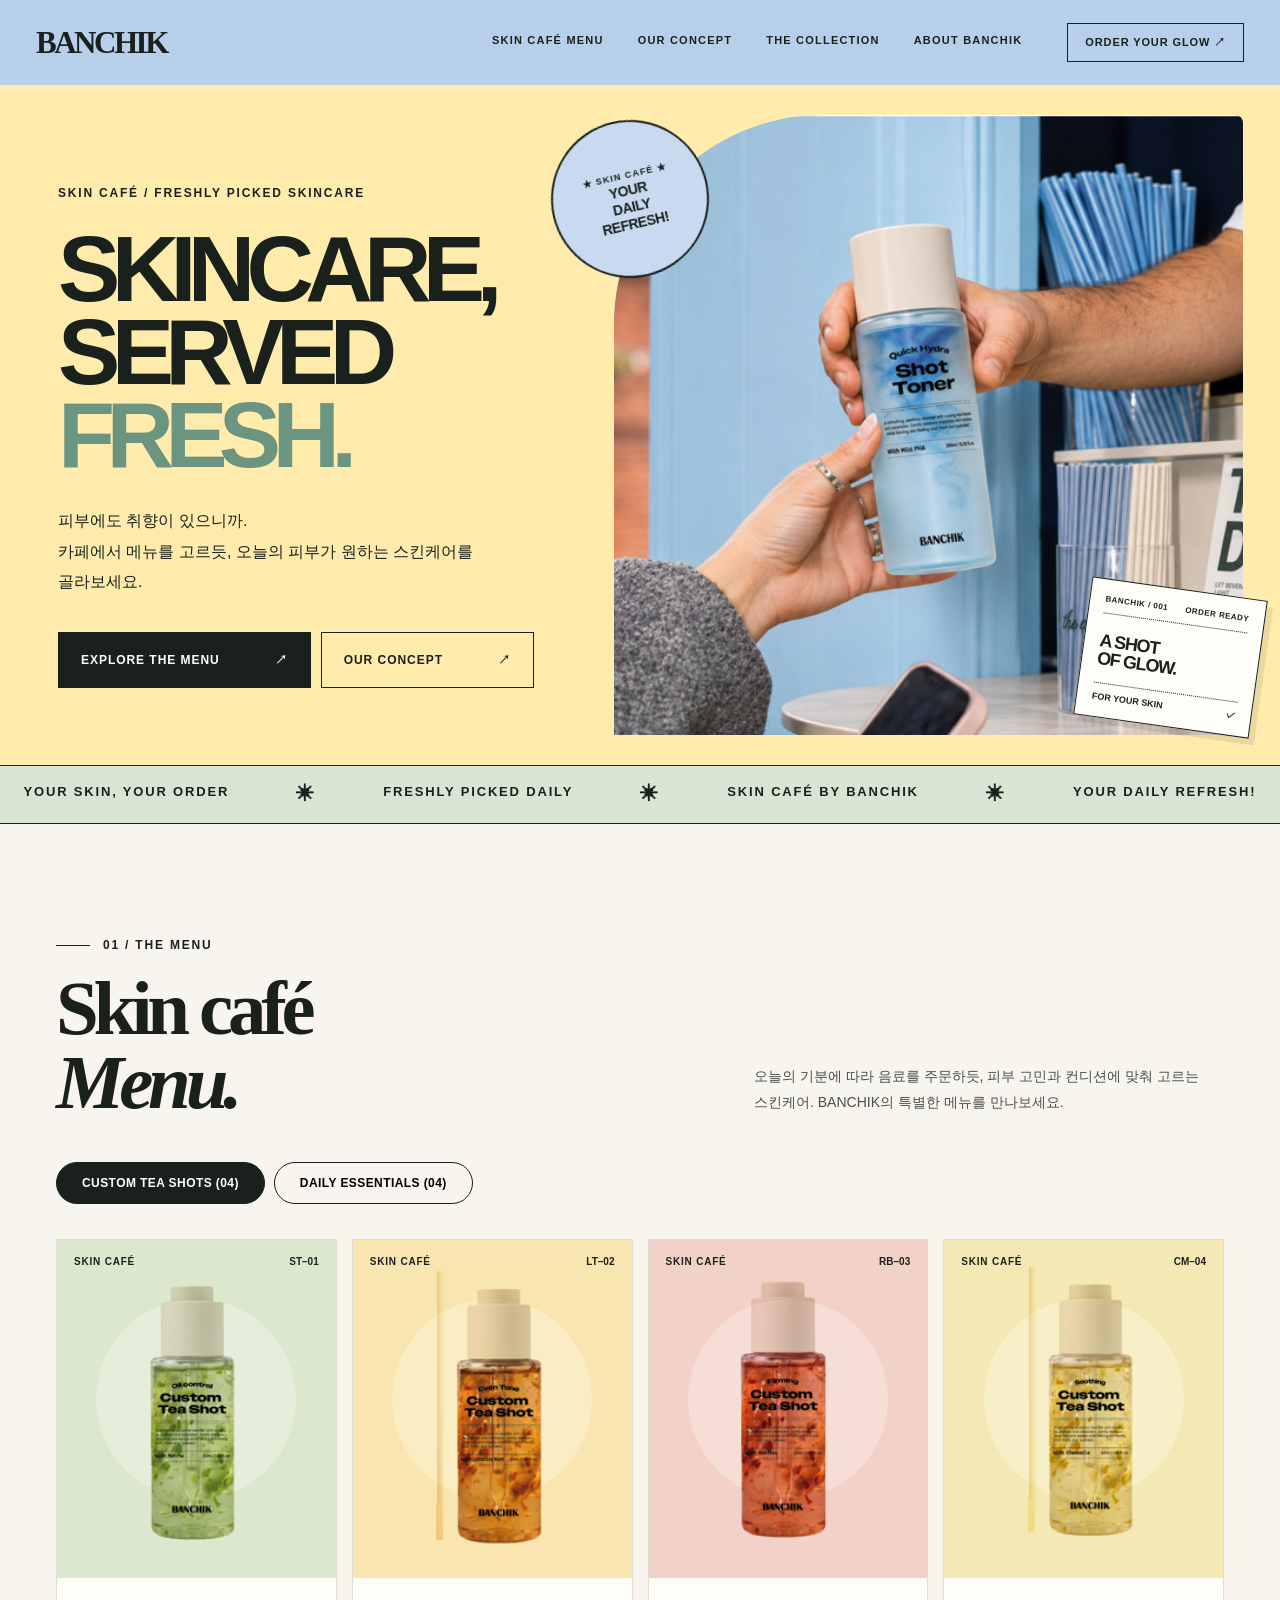
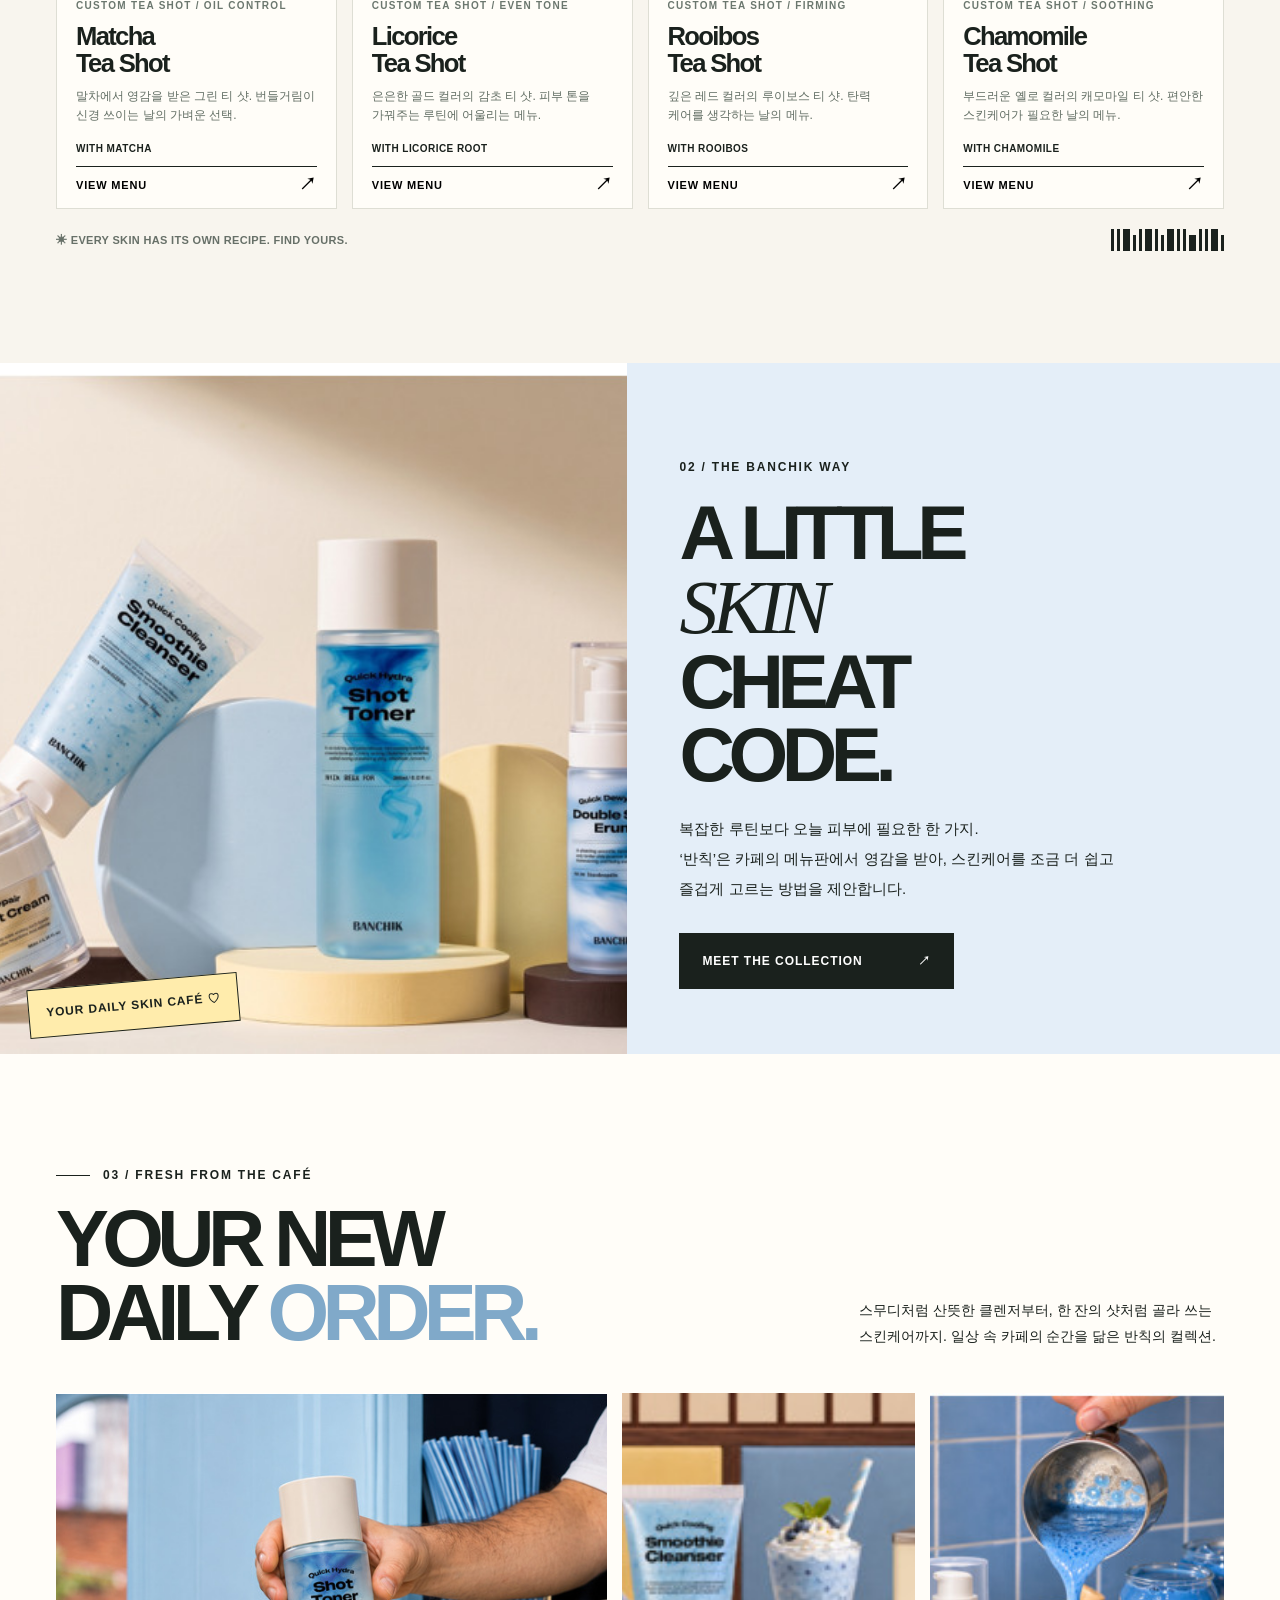
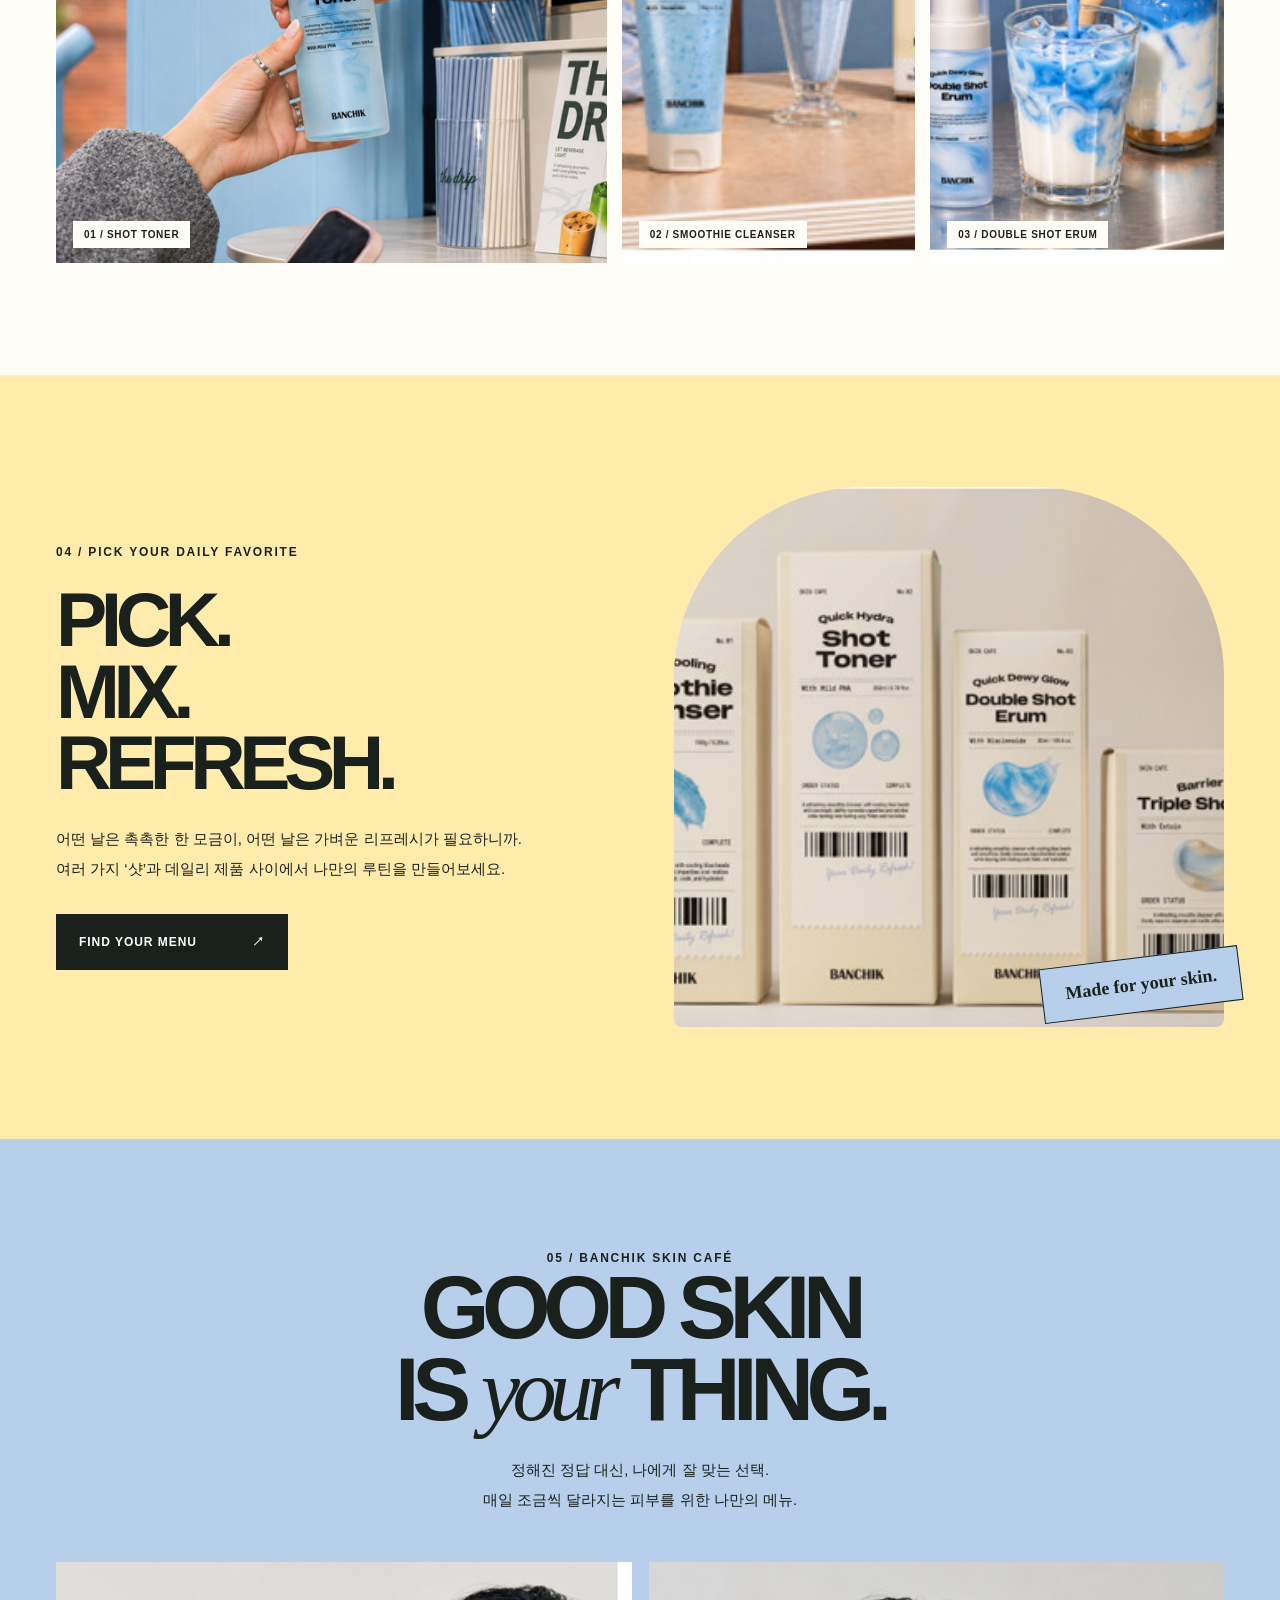
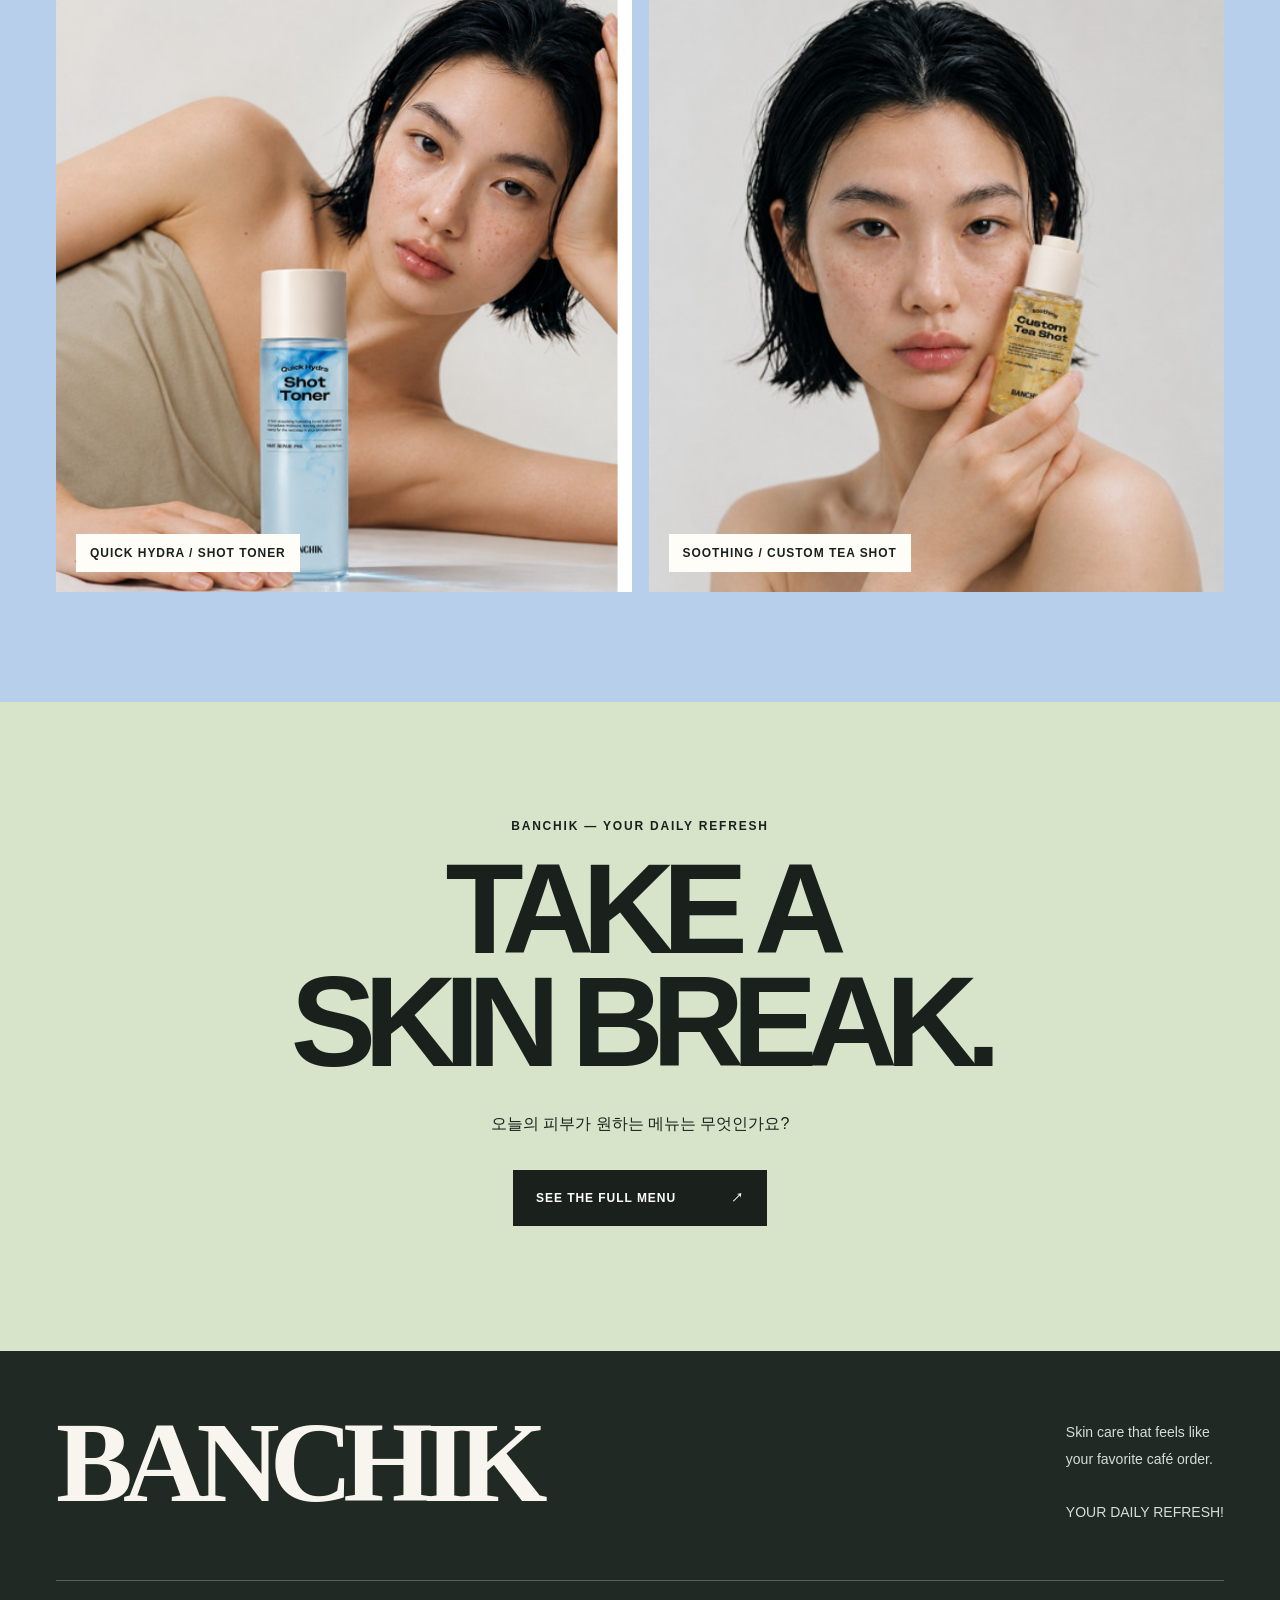
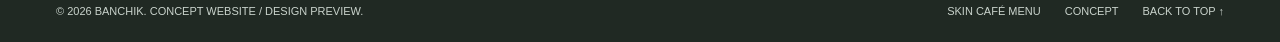
==== banchik_H_ver.html @ 1393567c "Add files via upload" ====
<!doctype html>
<html lang="ko">
<head>
  <meta charset="utf-8" />
  <meta name="viewport" content="width=device-width, initial-scale=1" />
  <meta name="theme-color" content="#b8cfeb" />
  <meta name="description" content="BANCHIK Skin Café — 피부에도 취향이 있으니까. 오늘의 피부에 맞춰 고르는 스킨케어 메뉴." />
  <title>BANCHIK — Your Skin Café</title>
  <style>
    :root { --ink:#1a211d; --blue:#b8cfeb; --blue-soft:#e4eef8; --butter:#ffecac; --cream:#f8f5ee; --paper:#fffdf8; --line:rgba(23,31,26,.16); --accent:#7caa8f; --display:Arial,Helvetica,sans-serif; --serif:Georgia,'Times New Roman',serif; }
    * { box-sizing:border-box; }
    html {scroll-behavior:smooth; scroll-padding-top:90px;}
    body { margin:0; font-family:'Noto Sans KR','Apple SD Gothic Neo',Arial,sans-serif; background:var(--cream); color:var(--ink); -webkit-font-smoothing:antialiased; }
    button, a { -webkit-tap-highlight-color:transparent; }
    button {font:inherit;cursor:pointer}
    a {color:inherit;text-decoration:none}
    a:focus-visible,button:focus-visible { outline:3px solid #32619a;outline-offset:4px; }
    img { display:block;width:100%;object-fit:cover;}
    .container {width:min(100% - 112px,1480px);margin:0 auto;}
    .overline {font-family:var(--display);font-size:12px;letter-spacing:.15em;font-weight:800;line-height:1.5;text-transform:uppercase}
    .big-heading {font-family:var(--display);font-size:clamp(49px,6.2vw,99px);font-weight:900;letter-spacing:-.084em;line-height:.93;margin:0;text-transform:uppercase}
    .korean {line-height:1.85;word-break:keep-all}
    .btn {display:inline-flex;align-items:center;justify-content:space-between;gap:55px;padding:16px 22px;border:1.5px solid var(--ink);min-height:56px;font-weight:850;font-size:12px;letter-spacing:.08em;text-transform:uppercase;transition:transform .2s,background .2s,color .2s;}
    .btn:hover {transform:translateY(-3px)}
    .btn-dark {color:#fff;background:var(--ink)}.btn-dark:hover {background:#3c5546}
    .btn-clear {background:transparent}.btn-clear:hover{background:#fff9}
    .nav {position:relative;z-index:30;background:var(--blue);}
    .nav-inner {width:min(100% - 72px,1510px);margin:0 auto;height:85px;display:flex;align-items:center;justify-content:space-between;gap:45px;}
    .logo {font:bold 31px/1 var(--serif);letter-spacing:-.08em;white-space:nowrap}
    .nav-links {display:flex;gap:34px;align-items:center;margin-left:auto}
    .nav-links a {font:700 11px var(--display);letter-spacing:.11em;white-space:nowrap;border-bottom:1px solid transparent;padding-bottom:5px}
    .nav-links a:hover {border-color:currentColor}
    .nav-cta {border:1.5px solid var(--ink);padding:11px 17px; font-size:11px;font-weight:800;letter-spacing:.08em;white-space:nowrap}
    .mobile-toggle{display:none;background:none;border:0;font-size:22px;padding:8px}
    .hero {background:var(--butter);overflow:hidden;}
    .hero-layout {display:grid;grid-template-columns:.96fr 1.04fr;min-height:680px;max-width:1640px;margin:auto;}
    .hero-copy {padding:86px 3vw 64px max(58px,calc((100vw - 1500px)/2));display:flex;flex-direction:column;justify-content:center;align-items:flex-start;position:relative;}
    .hero-copy .overline {margin-bottom:25px;}
    .hero-title {font-size:clamp(70px,7.3vw,135px);letter-spacing:-.093em;line-height:.89;}
    .hero-title em {font-style:normal;color:#6b9580;}
    .hero-copy p {font-size:16px;max-width:445px;margin:30px 0 35px;line-height:1.9;font-weight:500;}
    .hero-buttons{display:flex;gap:10px;flex-wrap:wrap}
    .hero-visual {position:relative;min-height:660px;padding:30px 37px 30px 0;}
    .hero-visual-inner {height:100%;width:100%;overflow:hidden;border-radius:210px 8px 0 0;position:relative;background:#91b9dc;}
    .hero-visual-inner img {height:100%;object-position:52% center}
    .round-sticker{position:absolute;top:35px;left:-63px;width:158px;height:158px;background:#c9daf0;border:2px solid var(--ink);border-radius:50%;display:grid;place-items:center;transform:rotate(-13deg);text-align:center;font-size:14px;line-height:1.2;font-weight:900;letter-spacing:-.035em;z-index:2}
    .round-sticker small{font-size:9px;letter-spacing:.13em}
    .receipt{font-family:var(--display);border:1px solid var(--ink);background:var(--paper);width:177px;padding:15px;box-shadow:6px 6px 0 #1a211d18}
    .receipt .receipt-head {display:flex;justify-content:space-between;font-size:8px;font-weight:800;letter-spacing:.06em;border-bottom:1px dotted var(--ink);padding-bottom:9px}
    .receipt .receipt-main {font-size:18px;line-height:1;letter-spacing:-.07em;font-weight:900;margin:18px 0 15px}
    .receipt .receipt-bottom {border-top:1px dotted var(--ink);padding-top:8px;font-size:9px;font-weight:800;display:flex;justify-content:space-between}
    .hero-receipt {position:absolute;bottom:38px;right:21px;transform:rotate(8deg)}
    .ticker{background:#d6e6d3;padding:18px 0;border-bottom:1px solid var(--ink);border-top:1px solid var(--ink);overflow:hidden;white-space:nowrap;}
    .ticker .strip{display:flex;justify-content:space-around;gap:20px;min-width:880px;font:900 13px var(--display);letter-spacing:.14em;}
    .ticker .star{font-size:18px}
    .section {padding:112px 0}
    .section-header{display:flex;justify-content:space-between;gap:36px;align-items:end;margin-bottom:41px}
    .section-intro{max-width:470px;font-size:14px;line-height:1.9;color:#47514b;margin:0 0 5px;}
    .section-label{display:flex;align-items:center;gap:13px;margin-bottom:18px}
    .section-label .line{width:34px;height:1px;background:var(--ink)}
    .menu-section {background:var(--cream)}
    .menu-title {font:700 clamp(48px,6vw,93px)/.97 var(--serif);letter-spacing:-.067em;margin:0}
    .menu-tabs{display:flex;gap:9px;flex-wrap:wrap;margin:24px 0 35px}
    .tab {border:1px solid var(--ink);padding:13px 25px;background:transparent;border-radius:50px;font-size:12px;font-weight:900;letter-spacing:.035em;transition:background .2s}
    .tab[aria-selected=true]{background:var(--ink);color:#fff}
    .tab:not([aria-selected=true]):hover{background:#e7e5df}
    .menu-grid{display:grid;grid-template-columns:repeat(4,minmax(0,1fr));gap:15px}
    .menu-card{background:var(--paper);min-width:0;border:1px solid #deded4;display:flex;flex-direction:column;}
    .menu-art{height:338px;display:flex;align-items:center;justify-content:center;position:relative;overflow:hidden;background:var(--card-color,#e0e9d5);}
    .menu-art:after{content:'';width:200px;height:200px;position:absolute;top:59px;left:calc(50% - 100px);background:rgba(255,255,255,.25);border-radius:50%;}
    .menu-art .product{position:relative;z-index:1;height:285px;width:auto;max-width:90%;object-fit:contain;mix-blend-mode:multiply;filter:contrast(1.035);transition:transform .4s}
    .menu-card:hover .product{transform:translateY(-8px) rotate(-2deg) scale(1.04)}
    .menu-art .corner{position:absolute;top:16px;left:17px;z-index:2;font:800 10px var(--display);letter-spacing:.08em}
    .menu-art .top-number{position:absolute;top:16px;right:17px;z-index:2;font:800 10px var(--display)}
    .menu-info{padding:22px 19px 17px;display:flex;flex-direction:column;flex:1}
    .menu-info .type{font-size:10px;letter-spacing:.13em;text-transform:uppercase;font-weight:800;color:#6b776e;margin-bottom:12px}
    .menu-info h3{font:900 clamp(20px,2vw,27px)/1.05 var(--display);letter-spacing:-.065em;margin:0 0 10px;}
    .menu-info p{font-size:12px;line-height:1.65;color:#616d63;margin:0;min-height:39px}
    .menu-info .ingredient{font:800 10px var(--display);letter-spacing:.045em;margin:17px 0 12px;}
    .menu-cta{border:0;background:none;border-top:1px solid var(--ink);padding:12px 0 0;width:100%;display:flex;justify-content:space-between;font:900 11px var(--display);letter-spacing:.075em;margin-top:auto;}
    .menu-cta span:last-child{font-size:17px;line-height:.65}
    .menu-footnote{display:flex;justify-content:space-between;align-items:center;gap:20px;margin-top:20px;font:700 11px var(--display);letter-spacing:.03em;color:#677068}
    .menu-footnote .bar {display:flex;gap:3px;align-items:flex-end}
    .menu-footnote .bar i{display:block;width:3px;height:22px;background:var(--ink)}.menu-footnote .bar i:nth-child(3n){width:7px}.menu-footnote .bar i:nth-child(4n){height:16px}
    .feature-band {background:var(--blue-soft);padding:0}
    .feature-layout{display:grid;grid-template-columns:49% 51%;min-height:655px}
    .feature-photo {position:relative;overflow:hidden;}
    .feature-photo img{height:100%;object-position:center}
    .feature-note{position:absolute;left:28px;bottom:24px;background:var(--butter);padding:15px 17px;font:900 12px var(--display);letter-spacing:.07em;transform:rotate(-5deg);border:1px solid var(--ink)}
    .feature-text {padding:95px max(62px,calc((100vw - 1500px)/2)) 65px 8%;display:flex;flex-direction:column;align-items:flex-start;justify-content:center}
    .feature-text h2{font-size:clamp(61px,6vw,97px);line-height:.96;margin:20px 0 22px}
    .feature-text h2 em{font-style:italic;font-family:var(--serif);font-weight:500;letter-spacing:-.07em;}
    .feature-text p{font-size:15px;line-height:2;margin:0 0 29px;max-width:450px;}
    .story-section{background:#fffdf8}
    .story-head{display:flex;justify-content:space-between;gap:45px;align-items:end;margin-bottom:43px}
    .story-head h2{max-width:720px}
    .story-head p{max-width:365px;line-height:1.9;font-size:14px;margin:0}
    .story-photos{display:grid;grid-template-columns:1.35fr .72fr .72fr;gap:15px;height:470px}
    .story-photos > div {overflow:hidden;position:relative}
    .story-photos img{height:100%;transition:transform .4s}
    .story-photos > div:hover img{transform:scale(1.04)}
    .story-photos small{position:absolute;bottom:15px;left:17px;background:#fffdf5;padding:8px 11px;font:800 10px var(--display);letter-spacing:.07em}
    .ritual-section{background:var(--butter)}
    .ritual-layout{display:grid;grid-template-columns:1fr 1.05fr;gap:8%;align-items:center}
    .ritual-copy .big-heading{font-size:clamp(61px,6vw,93px)}
    .ritual-copy .eyebrow{margin-bottom:23px}
    .ritual-copy p{font-size:15px;line-height:2;max-width:475px;margin:26px 0 30px}
    .ritual-photo {position:relative;}
    .ritual-photo img{height:540px;border-radius:190px 190px 8px 8px;object-fit:cover;object-position:center}
    .ritual-photo .side-label{position:absolute;right:-17px;bottom:15px;background:var(--blue);border:1px solid var(--ink);padding:16px 23px;font:bold 18px var(--serif);transform:rotate(-7deg)}
    .model-section{background:var(--blue);padding-top:110px;padding-bottom:110px}
    .model-intro{text-align:center;max-width:900px;margin:0 auto 47px}
    .model-intro .big-heading{font-size:clamp(51px,6.9vw,106px)}
    .model-intro p{font-size:15px;line-height:2;margin:24px auto 0;max-width:500px}
    .model-gallery{display:grid;grid-template-columns:1fr 1fr;gap:17px;max-width:1200px;margin:0 auto}
    .model-gallery figure{margin:0;position:relative;overflow:hidden;background:#eee}
    .model-gallery img{height:630px;object-fit:cover;object-position:center 35%}
    .model-gallery figcaption{position:absolute;bottom:20px;left:20px;font:900 12px var(--display);letter-spacing:.08em;background:var(--paper);padding:12px 14px}
    .closing {background:#d7e4ca;text-align:center;padding:115px 24px 125px}
    .closing h2{font:900 clamp(75px,10vw,165px)/.88 var(--display);letter-spacing:-.095em;margin:18px 0 32px}
    .closing p{font-size:16px;margin:0 auto 31px;line-height:1.8}
    .closing .btn{min-width:220px}
    .footer{background:#202923;color:#f8f5ee;padding:63px 0 25px}
    .footer-top{display:flex;justify-content:space-between;gap:20px;padding-bottom:55px;border-bottom:1px solid #ffffff42}
    .footer-brand{font:bold clamp(56px,9vw,130px)/.85 var(--serif);letter-spacing:-.085em;}
    .footer-top p{font-size:14px;line-height:1.9;max-width:265px;margin:5px 0 0;color:#d6ddda}
    .footer-bottom{display:flex;justify-content:space-between;align-items:center;padding-top:24px;gap:20px;font-size:11px;color:#c9d3cc}
    .footer-links{display:flex;gap:24px}
    .dialog-backdrop{position:fixed;inset:0;background:#111d18b5;z-index:100;display:none;align-items:center;justify-content:center;padding:20px}
    .dialog-backdrop.open{display:flex}
    .product-dialog{width:min(750px,100%);background:var(--paper);display:grid;grid-template-columns:49% 51%;position:relative;max-height:90vh;overflow:auto;box-shadow:0 25px 95px #151b1790}
    .dialog-visual {background:#e5ecdc;display:flex;align-items:center;justify-content:center;min-height:420px;padding:26px}
    .dialog-visual img{width:auto;height:350px;max-width:95%;object-fit:contain;mix-blend-mode:multiply}
    .dialog-body{padding:70px 28px 28px;display:flex;flex-direction:column;justify-content:center}
    .dialog-body h2{font:900 39px/.99 var(--display);letter-spacing:-.067em;margin:15px 0 17px}
    .dialog-body p{font-size:15px;line-height:1.8;color:#4c5a51}
    .dialog-body .chip {display:inline-block;font-size:11px;font-weight:900;letter-spacing:.04em;border:1px solid var(--ink);padding:10px;margin-top:15px;align-self:start}
    .dialog-close{position:absolute;right:14px;top:10px;border:0;background:transparent;font-size:29px;line-height:1;width:35px;height:35px;z-index:4}
    .backtop{position:fixed;bottom:24px;right:24px;border:1px solid var(--ink);background:var(--butter);font-size:18px;font-weight:bold;width:49px;height:49px;border-radius:50%;z-index:26;opacity:0;pointer-events:none;transition:opacity .3s}
    .backtop.show{opacity:1;pointer-events:auto}
    @media(max-width:1100px){
     .container{width:min(100% - 60px,1050px)}.nav-inner{width:calc(100% - 50px)}.nav-links{gap:18px}.hero-copy{padding-left:40px}.hero-title{font-size:clamp(66px,7vw,100px)}.hero-visual{padding-right:24px}.round-sticker{left:-40px;width:130px;height:130px}.menu-art{height:290px}.menu-art .product{height:244px}.feature-text{padding-right:40px}.model-gallery img{height:520px}
    }
    @media(max-width:760px){
      html{scroll-padding-top:70px}.container{width:calc(100% - 36px)}.nav-inner{height:67px;width:calc(100% - 36px);gap:10px}.logo{font-size:26px}.mobile-toggle{display:block;margin-left:auto}.nav-cta{padding:10px 11px;font-size:10px}.nav-links{display:none;position:absolute;top:67px;left:0;right:0;background:var(--blue);padding:21px;flex-direction:column;align-items:flex-start;gap:22px;border-top:1px solid #1a211d33}.nav-links.open{display:flex}.nav-links a{font-size:13px}
      .hero-layout{grid-template-columns:1fr}.hero-copy{padding:67px 22px 43px}.hero-title{font-size:clamp(64px,13.5vw,108px)}.hero-copy .overline{margin-bottom:20px}.hero-copy p{font-size:14px;margin:22px 0 25px}.hero-buttons .btn{min-height:50px;padding:14px 15px;gap:23px;font-size:10px}.hero-visual{padding:0 18px 22px;min-height:410px;height:420px}.hero-visual-inner{border-radius:130px 7px 0 0}.round-sticker{top:5px;left:4px;width:104px;height:104px;font-size:11px}.hero-receipt{bottom:36px;right:22px;width:142px;padding:11px}.receipt .receipt-main{font-size:15px}.ticker{padding:15px 0}.ticker .strip{font-size:10px}
      .section{padding:77px 0}.section-header{display:block;margin-bottom:23px}.menu-title{font-size:clamp(43px,10vw,72px)}.section-intro{margin-top:18px}.menu-tabs{margin:25px 0 24px}.tab{font-size:11px;padding:12px 16px}.menu-grid{grid-template-columns:repeat(2,minmax(0,1fr));gap:9px}.menu-art{height:246px}.menu-art .product{height:209px}.menu-art:after{width:130px;height:130px;left:calc(50% - 65px)}.menu-art .corner,.menu-art .top-number{font-size:8px;top:12px}.menu-art .corner{left:10px}.menu-art .top-number{right:10px}.menu-info{padding:17px 11px 13px}.menu-info h3{font-size:20px}.menu-info p{font-size:11px;min-height:58px}.menu-info .type{font-size:9px}.menu-info .ingredient{font-size:9px;margin:11px 0}.menu-cta{font-size:10px}.menu-footnote{font-size:9px}
      .feature-layout{grid-template-columns:1fr}.feature-photo{height:350px}.feature-text{padding:69px 22px 74px}.feature-text h2{font-size:clamp(64px,13vw,88px)}.feature-text p{font-size:14px}
      .story-head{display:block}.story-head h2{font-size:61px}.story-head p{margin-top:22px}.story-photos{grid-template-columns:1fr 1fr;height:auto;gap:10px}.story-photos > div:first-child{grid-column:span 2;height:330px}.story-photos > div:not(:first-child){height:240px}.story-photos small{font-size:9px;bottom:9px;left:8px}
      .ritual-layout{grid-template-columns:1fr;gap:37px}.ritual-copy .big-heading{font-size:clamp(62px,13vw,83px)}.ritual-photo img{height:415px}.ritual-photo .side-label{right:0}.model-section{padding-top:80px;padding-bottom:77px}.model-intro .big-heading{font-size:clamp(51px,12vw,77px)}.model-gallery{gap:8px}.model-gallery img{height:300px}.model-gallery figcaption{bottom:10px;left:7px;font-size:8px;padding:8px}.closing{padding:84px 20px 88px}.closing h2{font-size:clamp(67px,13.3vw,112px)}.closing p{font-size:14px}.footer{padding-top:50px}.footer-top{display:block;padding-bottom:30px}.footer-brand{font-size:clamp(63px,17vw,110px)}.footer-top p{margin-top:26px}.footer-bottom{display:block}.footer-links{margin-top:15px}.product-dialog{grid-template-columns:1fr;max-width:470px}.dialog-visual{min-height:270px}.dialog-visual img{height:225px}.dialog-body{padding:25px}.dialog-body h2{font-size:34px}
    }
    @media(max-width:365px){.menu-art{height:206px}.menu-art .product{height:176px}.menu-info h3{font-size:18px}.hero-title{font-size:59px}}
    @media(prefers-reduced-motion:reduce){html{scroll-behavior:auto}*,*:before,*:after{transition:none!important;animation:none!important}}
  </style>
</head>
<body>
<header class="nav" id="top">
  <div class="nav-inner">
    <a href="#top" class="logo" aria-label="BANCHIK 홈">BANCHIK</a>
    <nav class="nav-links" id="navLinks" aria-label="메인 메뉴">
      <a href="#menu">SKIN CAFÉ MENU</a><a href="#concept">OUR CONCEPT</a><a href="#collection">THE COLLECTION</a><a href="#brand">ABOUT BANCHIK</a>
    </nav>
    <button class="mobile-toggle" id="menuToggle" aria-expanded="false" aria-controls="navLinks" aria-label="메뉴 열기">☰</button>
    <a class="nav-cta" href="#menu">ORDER YOUR GLOW ↗</a>
  </div>
</header>
<main>
  <section class="hero" aria-labelledby="hero-title">
    <div class="hero-layout">
      <div class="hero-copy">
        <div class="overline">SKIN CAFÉ / FRESHLY PICKED SKINCARE</div>
        <h1 class="big-heading hero-title" id="hero-title">SKINCARE,<br>SERVED<br><em>FRESH.</em></h1>
        <p class="korean">피부에도 취향이 있으니까.<br>카페에서 메뉴를 고르듯, 오늘의 피부가 원하는 스킨케어를 골라보세요.</p>
        <div class="hero-buttons"><a href="#menu" class="btn btn-dark">EXPLORE THE MENU <span>↗</span></a><a href="#concept" class="btn btn-clear">OUR CONCEPT <span>↗</span></a></div>
      </div>
      <div class="hero-visual">
        <div class="hero-visual-inner"><img src="[data-uri]" alt="카페에서 BANCHIK 샷 토너를 건네는 장면" /></div>
        <div class="round-sticker"><div><small>★ SKIN CAFÉ ★</small><br>YOUR<br>DAILY<br>REFRESH!</div></div>
        <div class="receipt hero-receipt" aria-hidden="true"><div class="receipt-head"><span>BANCHIK / 001</span><span>ORDER READY</span></div><div class="receipt-main">A SHOT<br>OF GLOW.</div><div class="receipt-bottom"><span>FOR YOUR SKIN</span><span>✓</span></div></div>
      </div>
    </div>
  </section>
  <div class="ticker" aria-label="브랜드 키워드"><div class="strip"><span>YOUR SKIN, YOUR ORDER</span><span class="star">✳</span><span>FRESHLY PICKED DAILY</span><span class="star">✳</span><span>SKIN CAFÉ BY BANCHIK</span><span class="star">✳</span><span>YOUR DAILY REFRESH!</span></div></div>
  <section class="section menu-section" id="menu" aria-labelledby="menu-heading">
    <div class="container">
      <div class="section-label overline"><span class="line"></span>01 / THE MENU</div>
      <div class="section-header"><h2 id="menu-heading" class="menu-title">Skin café<br><i>Menu.</i></h2><p class="section-intro korean">오늘의 기분에 따라 음료를 주문하듯, 피부 고민과 컨디션에 맞춰 고르는 스킨케어. BANCHIK의 특별한 메뉴를 만나보세요.</p></div>
      <div class="menu-tabs" role="tablist" aria-label="제품 메뉴 분류"><button class="tab" id="tab-tea" role="tab" aria-selected="true" aria-controls="menu-panel" data-kind="tea">CUSTOM TEA SHOTS (04)</button><button class="tab" id="tab-daily" role="tab" aria-selected="false" aria-controls="menu-panel" data-kind="daily">DAILY ESSENTIALS (04)</button></div>
      <div class="menu-grid" id="menu-panel" role="tabpanel" aria-labelledby="tab-tea"></div>
      <div class="menu-footnote"><span>✳ EVERY SKIN HAS ITS OWN RECIPE. FIND YOURS.</span><div class="bar" aria-hidden="true"><i></i><i></i><i></i><i></i><i></i><i></i><i></i><i></i><i></i><i></i><i></i><i></i><i></i><i></i><i></i><i></i></div></div>
    </div>
  </section>
  <section class="feature-band" id="concept" aria-labelledby="concept-heading">
    <div class="feature-layout">
      <div class="feature-photo"><img src="[data-uri]" alt="파스텔 컬러 오브제와 함께 진열된 반칙의 클렌저, 토너, 크림, 세럼" /><span class="feature-note">YOUR DAILY SKIN CAFÉ ♡</span></div>
      <div class="feature-text"><div class="overline">02 / THE BANCHIK WAY</div><h2 id="concept-heading" class="big-heading">A LITTLE<br><em>SKIN</em><br>CHEAT<br>CODE.</h2><p class="korean">복잡한 루틴보다 오늘 피부에 필요한 한 가지.<br>‘반칙’은 카페의 메뉴판에서 영감을 받아, 스킨케어를 조금 더 쉽고 즐겁게 고르는 방법을 제안합니다.</p><a href="#collection" class="btn btn-dark">MEET THE COLLECTION <span>↗</span></a></div>
    </div>
  </section>
  <section class="section story-section" id="collection" aria-labelledby="collection-heading">
    <div class="container">
      <div class="section-label overline"><span class="line"></span>03 / FRESH FROM THE CAFÉ</div>
      <div class="story-head"><h2 class="big-heading" id="collection-heading">YOUR NEW<br>DAILY <span style="color:#80a9c9">ORDER.</span></h2><p class="korean">스무디처럼 산뜻한 클렌저부터, 한 잔의 샷처럼 골라 쓰는 스킨케어까지. 일상 속 카페의 순간을 닮은 반칙의 컬렉션.</p></div>
      <div class="story-photos">
        <div><img src="[data-uri]" alt="카페에서 샷 토너를 주문하는 장면"/><small>01 / SHOT TONER</small></div>
        <div><img src="[data-uri]" alt="카페 테이블의 스무디 클렌저"/><small>02 / SMOOTHIE CLEANSER</small></div>
        <div><img src="[data-uri]" alt="블루 음료와 더블 샷 세럼"/><small>03 / DOUBLE SHOT ERUM</small></div>
      </div>
    </div>
  </section>
  <section class="section ritual-section" aria-labelledby="ritual-heading">
    <div class="container ritual-layout">
      <div class="ritual-copy"><div class="overline eyebrow">04 / PICK YOUR DAILY FAVORITE</div><h2 class="big-heading" id="ritual-heading">PICK.<br>MIX.<br>REFRESH.</h2><p class="korean">어떤 날은 촉촉한 한 모금이, 어떤 날은 가벼운 리프레시가 필요하니까. 여러 가지 ‘샷’과 데일리 제품 사이에서 나만의 루틴을 만들어보세요.</p><a class="btn btn-dark" href="#menu">FIND YOUR MENU <span>↗</span></a></div>
      <div class="ritual-photo"><img src="[data-uri]" alt="스무디 클렌저, 샷 토너, 더블 샷 세럼, 트리플 샷 크림 단상자"/><span class="side-label">Made for your skin.</span></div>
    </div>
  </section>
  <section class="model-section" id="brand" aria-labelledby="brand-heading">
    <div class="container">
      <div class="model-intro"><div class="overline">05 / BANCHIK SKIN CAFÉ</div><h2 class="big-heading" id="brand-heading">GOOD SKIN<br>IS <span style="font-family:var(--serif);font-weight:500;font-style:italic;text-transform:none">your</span> THING.</h2><p class="korean">정해진 정답 대신, 나에게 잘 맞는 선택.<br>매일 조금씩 달라지는 피부를 위한 나만의 메뉴.</p></div>
      <div class="model-gallery"><figure><img src="[data-uri]" alt="반칙 샷 토너와 함께 촬영한 모델 화보"/><figcaption>QUICK HYDRA / SHOT TONER</figcaption></figure><figure><img src="[data-uri]" alt="반칙 커스텀 티 샷을 들고 있는 모델 화보"/><figcaption>SOOTHING / CUSTOM TEA SHOT</figcaption></figure></div>
    </div>
  </section>
  <section class="closing" aria-labelledby="closing-heading"><div class="overline">BANCHIK — YOUR DAILY REFRESH</div><h2 id="closing-heading">TAKE A<br>SKIN BREAK.</h2><p class="korean">오늘의 피부가 원하는 메뉴는 무엇인가요?</p><a href="#menu" class="btn btn-dark">SEE THE FULL MENU <span>↗</span></a></section>
</main>
<footer class="footer"><div class="container"><div class="footer-top"><div class="footer-brand">BANCHIK</div><p>Skin care that feels like<br>your favorite café order.<br><br>YOUR DAILY REFRESH!</p></div><div class="footer-bottom"><span>© 2026 BANCHIK. CONCEPT WEBSITE / DESIGN PREVIEW.</span><div class="footer-links"><a href="#menu">SKIN CAFÉ MENU</a><a href="#concept">CONCEPT</a><a href="#top">BACK TO TOP ↑</a></div></div></div></footer>
<div class="dialog-backdrop" id="dialogBackdrop" aria-hidden="true"><div class="product-dialog" role="dialog" aria-modal="true" aria-labelledby="dialogTitle"><button class="dialog-close" id="dialogClose" aria-label="제품 상세 닫기">×</button><div class="dialog-visual" id="dialogVisual"><img id="dialogImg" src="" alt="" /></div><div class="dialog-body"><span class="overline" id="dialogNo"></span><h2 id="dialogTitle"></h2><p id="dialogDesc"></p><span class="chip" id="dialogIngredient"></span></div></div></div>
<button class="backtop" id="backtop" aria-label="맨 위로">↑</button>
<script>
 const ASSETS = {"hero-cafe.jpg":"[data-uri]","staged-cleanser.jpg":"[data-uri]","tea-licorice.png":"[data-uri]","toner.png":"[data-uri]","staged-products.jpg":"[data-uri]","tea-matcha.png":"[data-uri]","cafe-shot.jpg":"[data-uri]","cafe-cream.jpg":"[data-uri]","cafe-cleanser.jpg":"[data-uri]","model-toner.jpg":"[data-uri]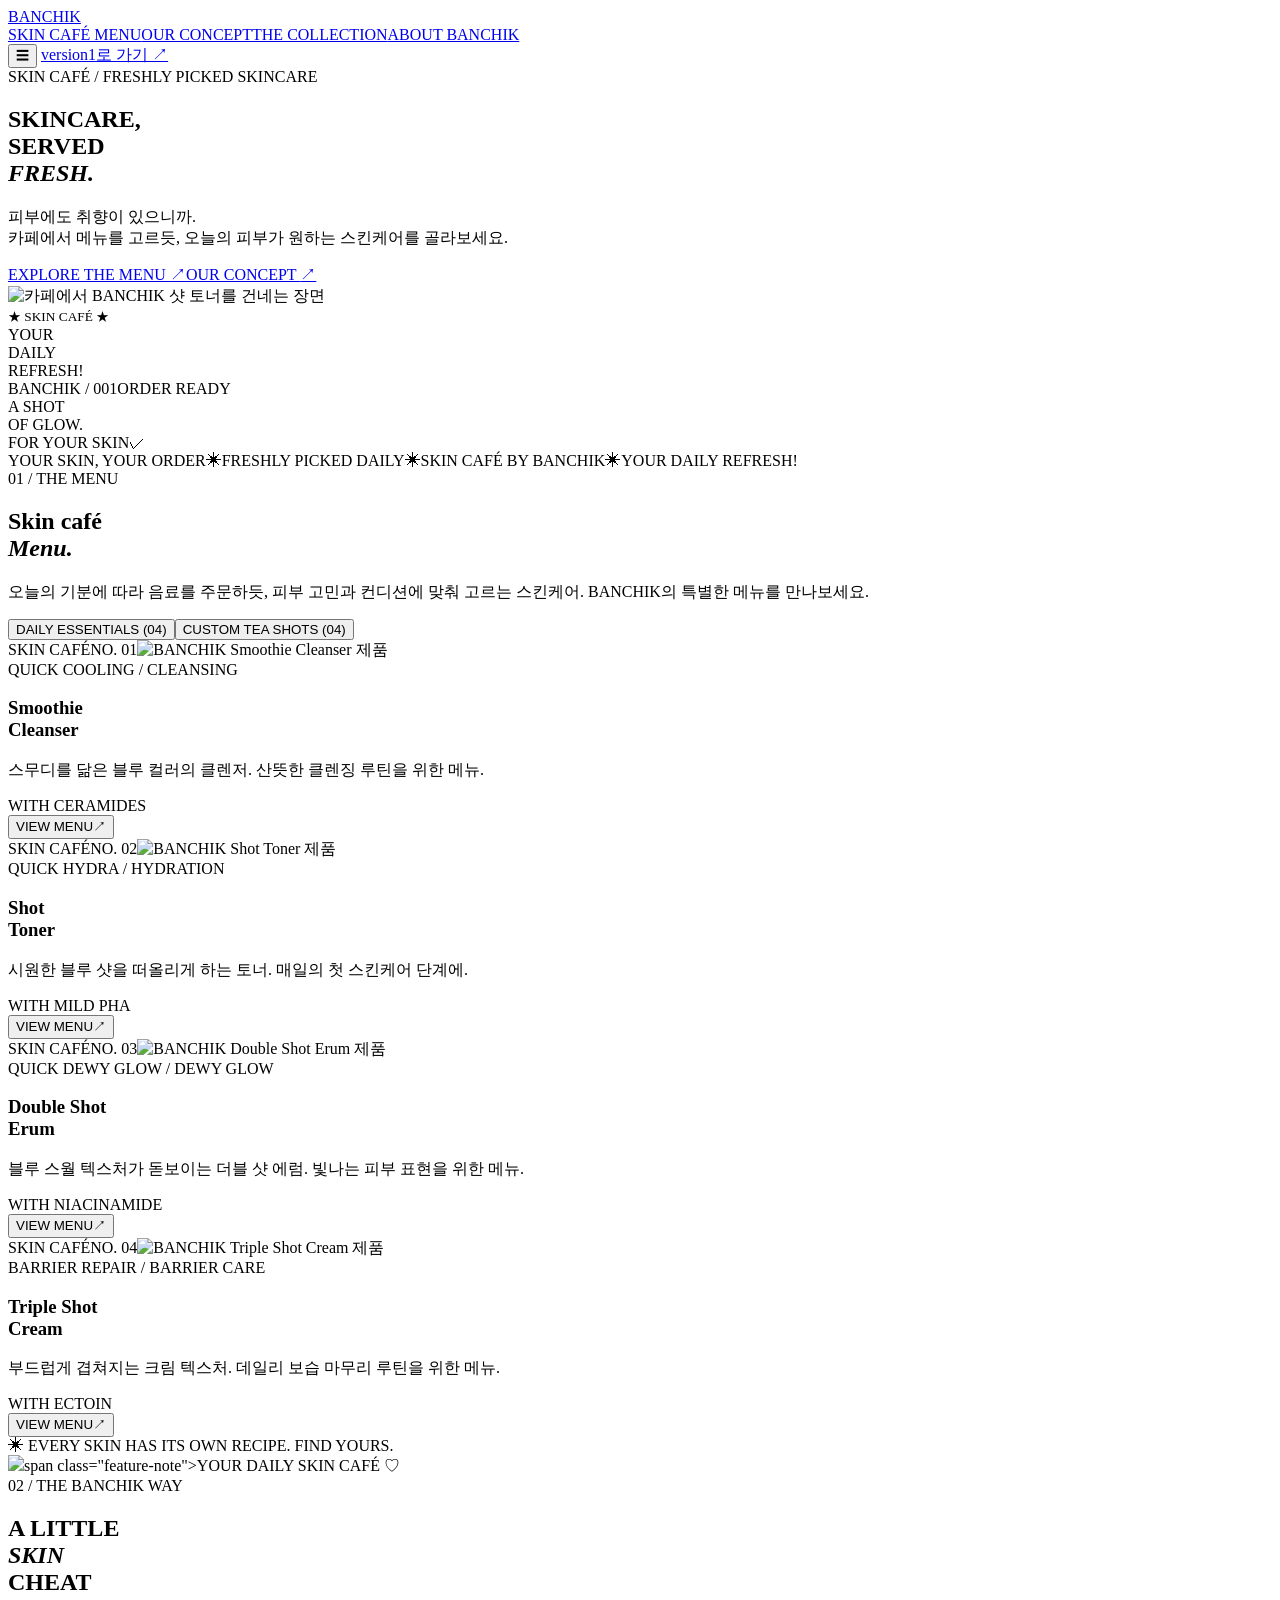
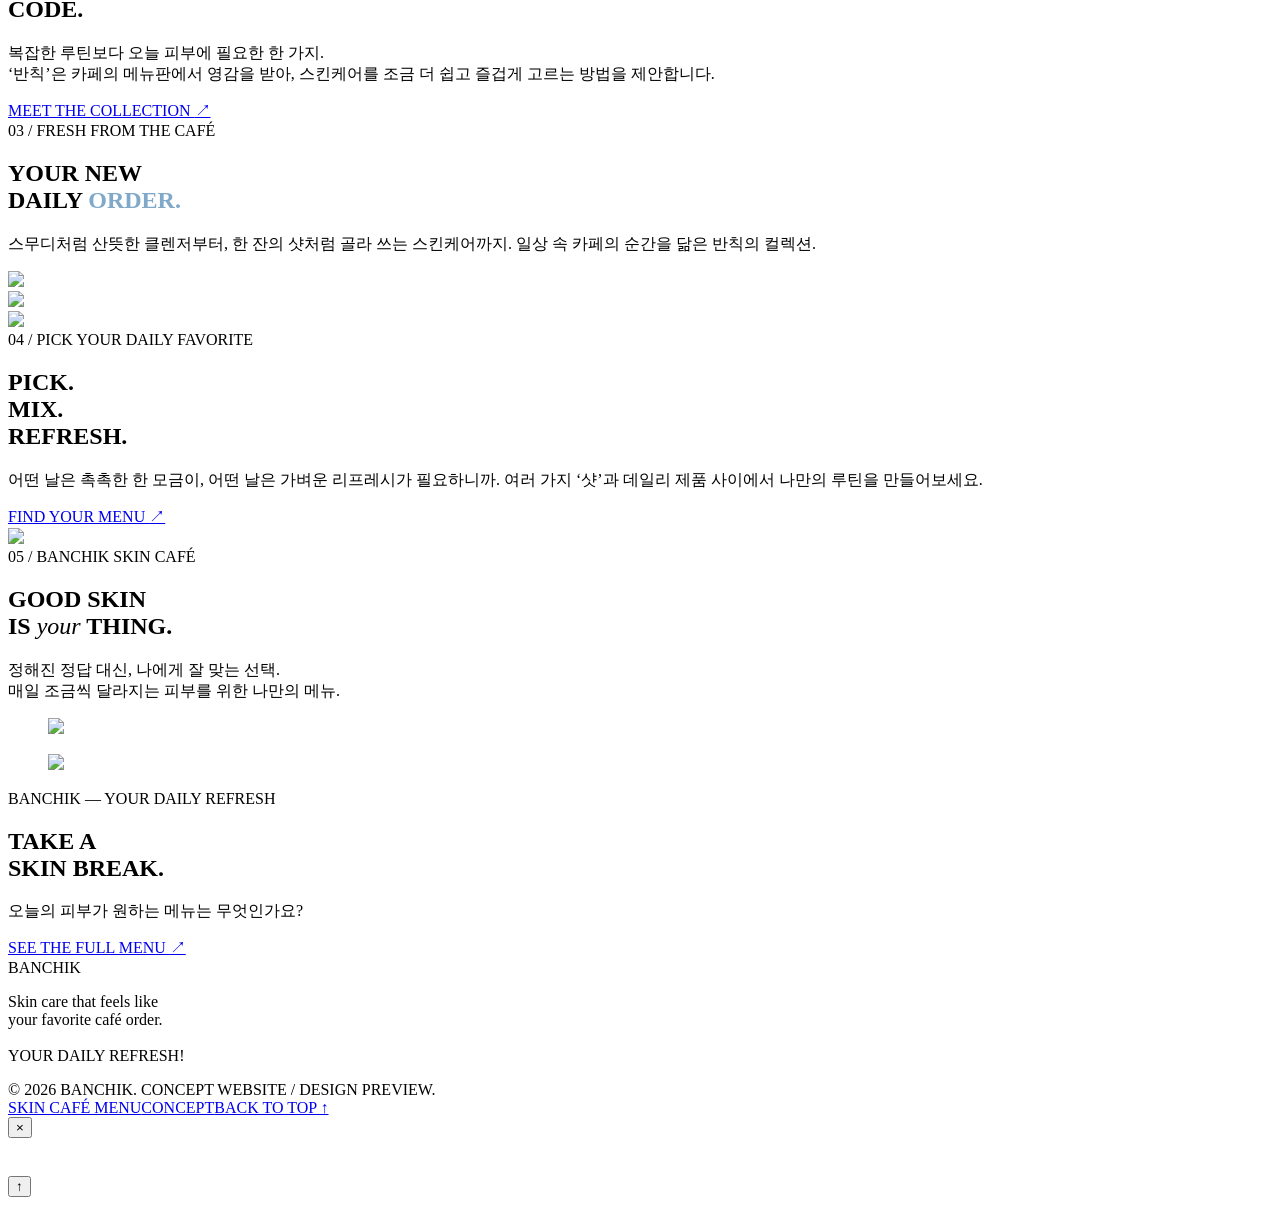
